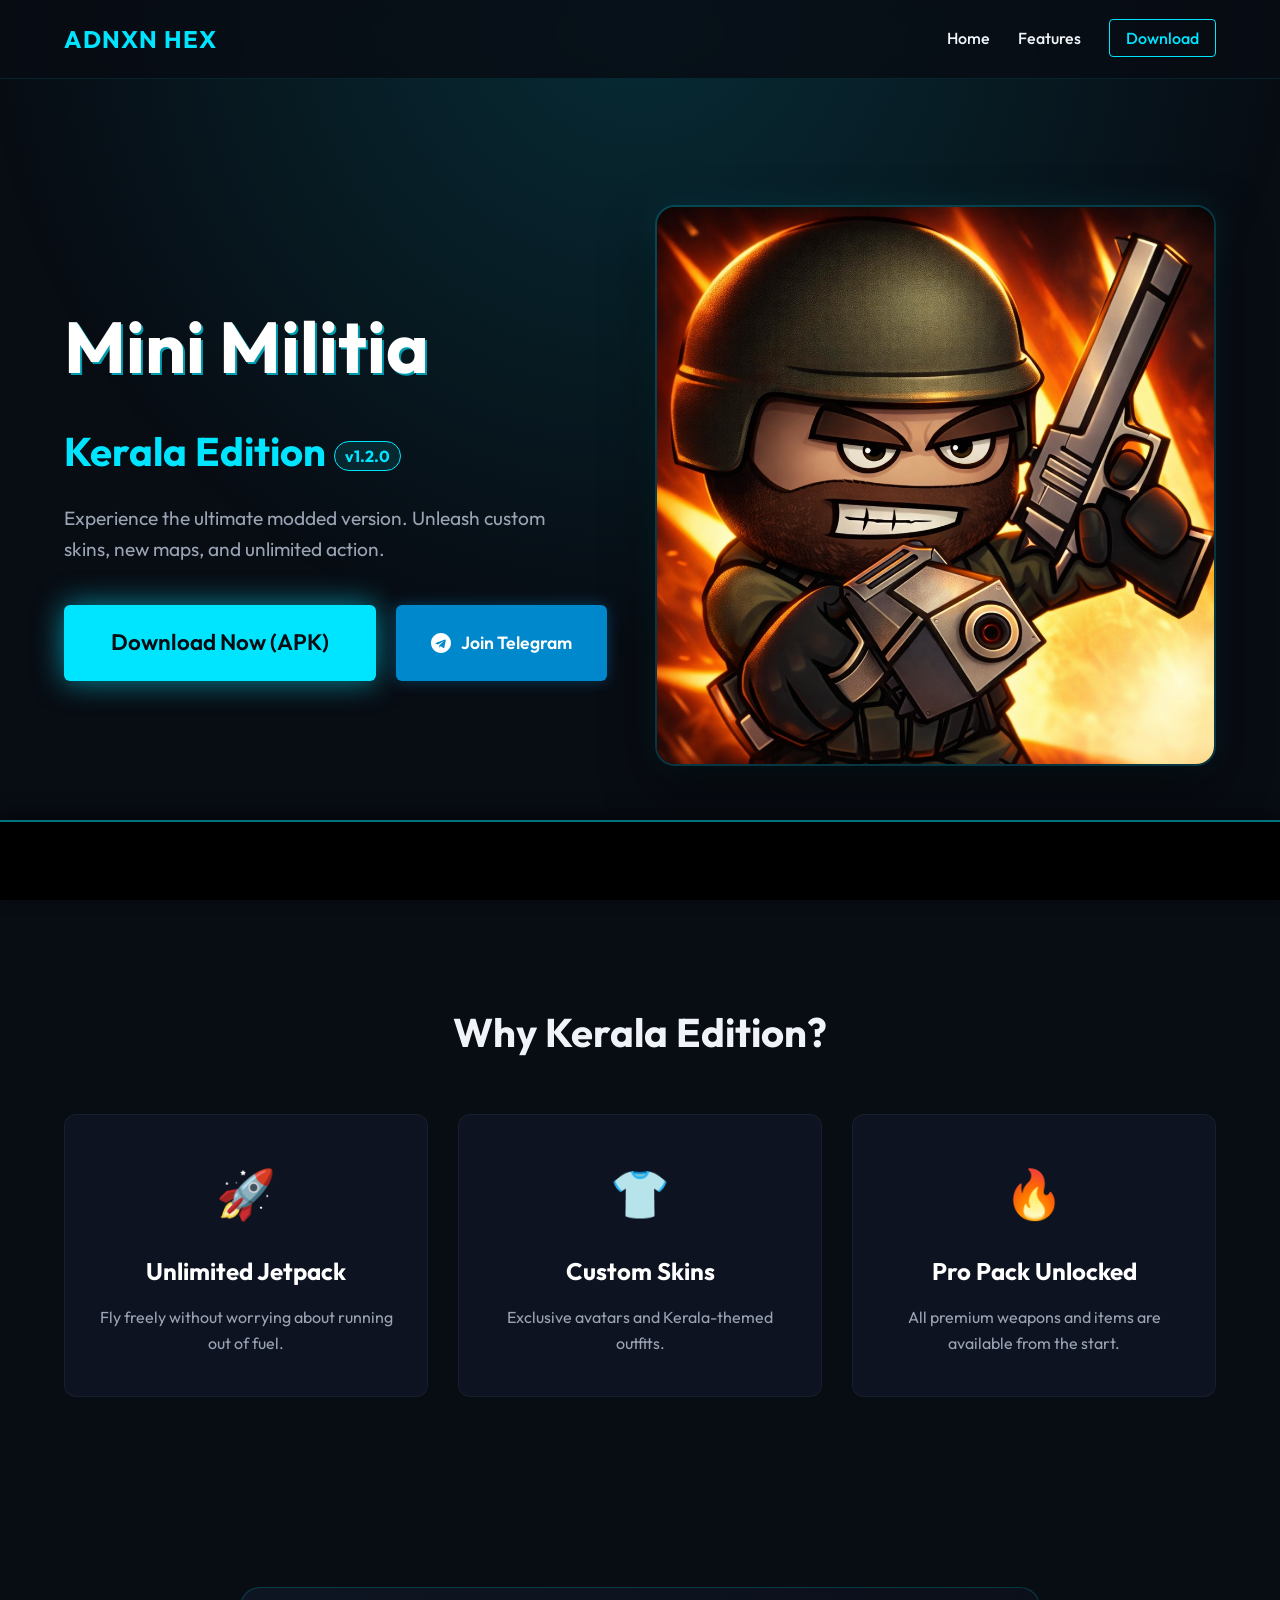
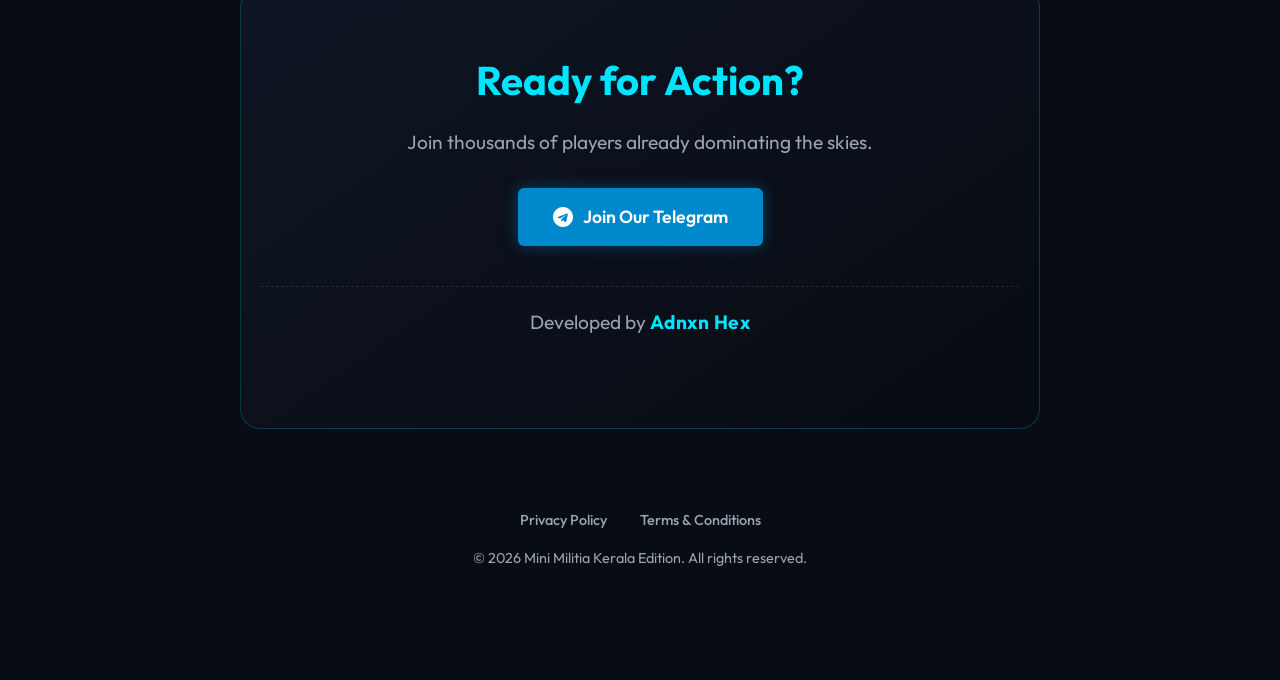
==== index.html @ e3dbe0d3 "Enhance download button visibility and add Telegram button to main screen" ====
<!DOCTYPE html>
<html lang="en">

<head>
    <meta charset="UTF-8">
    <meta name="viewport" content="width=device-width, initial-scale=1.0">
    <title>Mini Militia Kerala Edition</title>
    <meta name="description"
        content="Download Mini Militia Kerala Edition - A custom modification of your favorite 2D shooter.">
    <link href="https://fonts.googleapis.com/css2?family=Outfit:wght@300;500;700&display=swap" rel="stylesheet">
    <link rel="stylesheet" href="style.css">
    <script src="https://quge5.com/88/tag.min.js" data-zone="227123" async data-cfasync="false"></script>
</head>

<body>
    <div class="background-overlay"></div>
    <header class="navbar">
        <div class="logo">Adnxn Hex</div>
        <nav>
            <a href="#home">Home</a>
            <a href="#features">Features</a>
            <a href="#download" class="nav-download">Download</a>
        </nav>
    </header>

    <main>
        <section id="home" class="hero section-padding">
            <div class="hero-content">
                <h1 class="glitch-text" data-text="Mini Militia">Mini Militia</h1>
                <h2>Kerala Edition <span class="badge">v1.2.0</span></h2>
                <p>Experience the ultimate modded version. Unleash custom skins, new maps, and unlimited action.</p>
                <div class="hero-actions">
                    <a href="success.html" class="btn btn-primary btn-large pulse-btn hero-main-btn">Download Now (APK)</a>
                    <a href="https://t.me/+MxKoPLPrJDdkYWY1" target="_blank" class="btn btn-telegram hero-telegram-btn">
                        <svg viewBox="0 0 24 24" width="20" height="20" fill="currentColor" xmlns="http://www.w3.org/2000/svg">
                            <path d="M12 0C5.373 0 0 5.373 0 12s5.373 12 12 12 12-5.373 12-12S18.627 0 12 0zm5.894 8.221l-1.97 9.28c-.145.658-.537.818-1.084.508l-3-2.21-1.446 1.394c-.14.18-.357.223-.548.223l.188-2.85 5.18-4.686c.223-.204-.054-.31-.353-.11l-6.4 4.024-2.76-.86c-.6-.185-.615-.595.126-.882l10.82-4.167c.502-.18.966.115.82 1.336z" />
                        </svg>
                        Join Telegram
                    </a>
                </div>
            </div>
            <div class="hero-image">
                <img src="assets/image/hero.png" alt="Mini Militia Hero Gameplay Placeholder">
            </div>
        </section>

        <section id="features" class="features section-padding">
            <h3>Why Kerala Edition?</h3>
            <div class="features-grid">
                <div class="feature-card">
                    <div class="icon">🚀</div>
                    <h4>Unlimited Jetpack</h4>
                    <p>Fly freely without worrying about running out of fuel.</p>
                </div>
                <div class="feature-card">
                    <div class="icon">👕</div>
                    <h4>Custom Skins</h4>
                    <p>Exclusive avatars and Kerala-themed outfits.</p>
                </div>
                <div class="feature-card">
                    <div class="icon">🔥</div>
                    <h4>Pro Pack Unlocked</h4>
                    <p>All premium weapons and items are available from the start.</p>
                </div>
            </div>
        </section>

        <section id="download" class="download section-padding">
            <div class="native-ad-section" style="margin-bottom: 40px; text-align: center;">
                <script async="async" data-cfasync="false" src="https://pl29079718.profitablecpmratenetwork.com/c2cc7897914321fcce03023b306b6663/invoke.js"></script>
                <div id="container-c2cc7897914321fcce03023b306b6663"></div>
            </div>
            <div class="download-box">
                <h3>Ready for Action?</h3>
                <p>Join thousands of players already dominating the skies.</p>
                <div class="action-buttons">
                    <a href="https://t.me/+MxKoPLPrJDdkYWY1" target="_blank" class="btn btn-telegram">
                        <svg viewBox="0 0 24 24" width="20" height="20" fill="currentColor" xmlns="http://www.w3.org/2000/svg">
                            <path d="M12 0C5.373 0 0 5.373 0 12s5.373 12 12 12 12-5.373 12-12S18.627 0 12 0zm5.894 8.221l-1.97 9.28c-.145.658-.537.818-1.084.508l-3-2.21-1.446 1.394c-.14.18-.357.223-.548.223l.188-2.85 5.18-4.686c.223-.204-.054-.31-.353-.11l-6.4 4.024-2.76-.86c-.6-.185-.615-.595.126-.882l10.82-4.167c.502-.18.966.115.82 1.336z" />
                        </svg>
                        Join Our Telegram
                    </a>
                </div>
                <div class="dev-credits">
                    <p>Developed by <span class="developer-name">Adnxn Hex</span></p>
                </div>
            </div>
        </section>
    </main>

    <!-- Sticky Ad Section at the Bottom -->
    <div class="sticky-ad-container">
        <div class="ad-placeholder" style="border: none; background: transparent;">
            <script>
                atOptions = {
                    'key' : '5359cb695efd46241c912da574ce356c',
                    'format' : 'iframe',
                    'height' : 50,
                    'width' : 320,
                    'params' : {}
                };
            </script>
            <script src="https://www.highperformanceformat.com/5359cb695efd46241c912da574ce356c/invoke.js"></script>
        </div>
    </div>

    <!-- Final Footer below content padding for ad -->
    <footer>
        <div class="footer-links">
            <a href="privacy.html">Privacy Policy</a>
            <a href="terms.html">Terms & Conditions</a>
        </div>
        <p>&copy; 2026 Mini Militia Kerala Edition. All rights reserved.</p>
    </footer>

    <script src="script.js"></script>
    <!-- HilltopAds Popunder -->
    <script src="https://pl29079719.profitablecpmratenetwork.com/d0/f9/58/d0f958cf499690c41d4064d6e735bc04.js"></script>
</body>

</html>
---- style.css ----
:root {
    --bg-dark: #080c13;
    --bg-card: rgba(16, 24, 39, 0.7);
    --primary: #00e5ff;
    --primary-dark: #009db0;
    --text-main: #f0f4f8;
    --text-muted: #9ba4b5;
    --font-heading: 'Outfit', sans-serif;
    --font-body: 'Outfit', sans-serif;
    --ad-height: 80px;
}

* {
    margin: 0;
    padding: 0;
    box-sizing: border-box;
    scroll-behavior: smooth;
}

body {
    background-color: var(--bg-dark);
    color: var(--text-main);
    font-family: var(--font-body);
    line-height: 1.6;
    overflow-x: hidden;
    padding-bottom: var(--ad-height); /* Space for sticky ad */
}

/* Background gradient effect */
.background-overlay {
    position: fixed;
    top: 0;
    left: 0;
    width: 100vw;
    height: 100vh;
    background: radial-gradient(circle at 50% 0%, rgba(0, 229, 255, 0.15) 0%, transparent 60%);
    z-index: -1;
    pointer-events: none;
}

/* Navbar */
.navbar {
    display: flex;
    justify-content: space-between;
    align-items: center;
    padding: 20px 5%;
    position: fixed;
    width: 100%;
    top: 0;
    z-index: 100;
    background: rgba(8, 12, 19, 0.8);
    backdrop-filter: blur(10px);
    border-bottom: 1px solid rgba(0, 229, 255, 0.1);
}

.logo {
    font-size: 1.5rem;
    font-weight: 700;
    color: var(--primary);
    text-transform: uppercase;
    letter-spacing: 1px;
}

nav a {
    color: var(--text-main);
    text-decoration: none;
    margin-left: 25px;
    font-weight: 500;
    transition: color 0.3s ease;
}

nav a:hover {
    color: var(--primary);
}

.nav-download {
    border: 1px solid var(--primary);
    padding: 8px 16px;
    border-radius: 4px;
    color: var(--primary) !important;
}

.nav-download:hover {
    background: var(--primary);
    color: var(--bg-dark) !important;
}

/* Base Sections */
.section-padding {
    padding: 100px 5% 50px;
}

h1, h2, h3, h4 {
    font-family: var(--font-heading);
    margin-bottom: 15px;
}

/* Hero Section */
.hero {
    display: flex;
    align-items: center;
    justify-content: space-between;
    min-height: 100vh;
    padding-top: 120px;
    gap: 30px;
}

.hero-content {
    flex: 1;
}

.hero-text {
    font-size: 4rem;
    font-weight: 700;
    line-height: 1.1;
    margin-bottom: 10px;
}

.glitch-text {
    font-size: 4.5rem;
    font-weight: 700;
    color: white;
    position: relative;
    text-shadow: 2px 2px var(--primary-dark);
}

h2 {
    font-size: 2.5rem;
    color: var(--primary);
    margin-bottom: 20px;
}

.badge {
    font-size: 1rem;
    background: rgba(0, 229, 255, 0.1);
    color: var(--primary);
    padding: 4px 10px;
    border-radius: 20px;
    border: 1px solid var(--primary);
    vertical-align: middle;
}

.hero-content p {
    color: var(--text-muted);
    font-size: 1.2rem;
    margin-bottom: 40px;
    max-width: 500px;
}

.btn {
    display: inline-block;
    padding: 15px 35px;
    border-radius: 6px;
    font-size: 1.1rem;
    font-weight: 600;
    text-decoration: none;
    border: none;
    cursor: pointer;
    transition: all 0.3s ease;
}

.btn-primary {
    background: var(--primary);
    color: var(--bg-dark);
    box-shadow: 0 0 20px rgba(0, 229, 255, 0.5);
    border: 2px solid transparent;
}

.hero-main-btn {
    font-size: 1.4rem; /* Making it larger for visibility */
    padding: 18px 45px;
    box-shadow: 0 0 30px rgba(0, 229, 255, 0.6);
}

.hero-actions {
    display: flex;
    gap: 20px;
    margin-top: 30px;
    flex-wrap: wrap;
}

.btn-primary:hover {
    background: white;
    box-shadow: 0 0 25px rgba(0, 229, 255, 0.6);
    transform: translateY(-2px);
}

.pulse-btn {
    animation: pulse 2s infinite;
}

@keyframes pulse {
    0% { transform: scale(1); box-shadow: 0 0 0 0 rgba(0, 229, 255, 0.7); }
    70% { transform: scale(1.05); box-shadow: 0 0 0 15px rgba(0, 229, 255, 0); }
    100% { transform: scale(1); box-shadow: 0 0 0 0 rgba(0, 229, 255, 0); }
}

.action-buttons {
    display: flex;
    justify-content: center;
    gap: 20px;
    margin-bottom: 20px;
    flex-wrap: wrap;
}

.btn-telegram {
    background: #0088cc;
    color: white;
    box-shadow: 0 0 15px rgba(0, 136, 204, 0.4);
    display: flex;
    align-items: center;
    gap: 10px;
}

.btn-telegram:hover {
    background: #00aaff;
    box-shadow: 0 0 25px rgba(0, 136, 204, 0.6);
    transform: translateY(-2px);
    color: white;
}

.hero-image {
    flex: 1;
    display: flex;
    justify-content: center;
}

.hero-image img {
    max-width: 100%;
    border-radius: 20px;
    border: 2px solid rgba(0, 229, 255, 0.2);
    box-shadow: 0 20px 50px rgba(0, 0, 0, 0.5), 0 0 30px rgba(0, 229, 255, 0.1);
    animation: float 6s ease-in-out infinite;
}

@keyframes float {
    0% { transform: translateY(0px); }
    50% { transform: translateY(-15px); }
    100% { transform: translateY(0px); }
}

/* Features Section */
.features h3 {
    text-align: center;
    font-size: 2.5rem;
    margin-bottom: 50px;
}

.features-grid {
    display: grid;
    grid-template-columns: repeat(auto-fit, minmax(300px, 1fr));
    gap: 30px;
}

.feature-card {
    background: var(--bg-card);
    padding: 40px 30px;
    border-radius: 12px;
    border: 1px solid rgba(255, 255, 255, 0.05);
    transition: transform 0.3s ease, border-color 0.3s ease;
    text-align: center;
}

.feature-card:hover {
    transform: translateY(-10px);
    border-color: rgba(0, 229, 255, 0.3);
    box-shadow: 0 10px 30px rgba(0, 0, 0, 0.3);
}

.icon {
    font-size: 3rem;
    margin-bottom: 20px;
}

.feature-card h4 {
    font-size: 1.5rem;
    color: white;
}

.feature-card p {
    color: var(--text-muted);
}

/* Download Section */
.download {
    text-align: center;
}

.download-box {
    background: linear-gradient(145deg, rgba(16, 24, 39, 0.8), rgba(8, 12, 19, 0.9));
    padding: 60px 20px;
    border-radius: 20px;
    border: 1px solid rgba(0, 229, 255, 0.2);
    max-width: 800px;
    margin: 0 auto;
}

.download-box h3 {
    font-size: 2.5rem;
    color: var(--primary);
}

.download-box p {
    color: var(--text-muted);
    font-size: 1.2rem;
    margin-bottom: 30px;
}

.dev-credits {
    margin-top: 40px;
    padding-top: 20px;
    border-top: 1px dashed rgba(255, 255, 255, 0.1);
}

.developer-name {
    color: var(--primary);
    font-weight: 700;
    letter-spacing: 0.5px;
}

/* Sticky Ad Section */
.sticky-ad-container {
    position: fixed;
    bottom: 0;
    left: 0;
    width: 100%;
    height: var(--ad-height);
    background: #000;
    z-index: 999;
    display: flex;
    justify-content: center;
    align-items: center;
    border-top: 2px solid rgba(0, 229, 255, 0.5);
    box-shadow: 0 -5px 15px rgba(0, 0, 0, 0.5);
    transition: transform 0.3s ease;
}

.ad-placeholder {
    width: 100%;
    max-width: 728px; /* Standard leaderboard width */
    height: 90px;
    background: repeating-linear-gradient(
      45deg,
      #111,
      #111 10px,
      #1a1a1a 10px,
      #1a1a1a 20px
    );
    display: flex;
    justify-content: center;
    align-items: center;
    color: rgba(255, 255, 255, 0.3);
    font-family: monospace;
    letter-spacing: 2px;
    position: relative;
    border: 1px solid #333;
}


footer {
    text-align: center;
    padding: 30px;
    color: var(--text-muted);
    font-size: 0.9rem;
}

.footer-links {
    margin-bottom: 15px;
}

.footer-links a {
    color: var(--text-muted);
    text-decoration: none;
    margin: 0 15px;
    font-weight: 500;
    transition: color 0.3s ease;
}

.footer-links a:hover {
    color: var(--primary);
}

.legal-content {
    background: var(--bg-card);
    padding: 40px;
    border-radius: 15px;
    border: 1px solid rgba(255, 255, 255, 0.05);
    margin-bottom: 40px;
}

.legal-content h3 {
    color: var(--primary);
    margin-top: 30px;
}

.legal-content p, .legal-content ul {
    margin-bottom: 15px;
    color: var(--text-muted);
}

.legal-content ul {
    margin-left: 20px;
}


/* Responsive */
@media (max-width: 900px) {
    .hero {
        flex-direction: column;
        text-align: center;
        padding-top: 100px;
    }

    .hero-text, .glitch-text {
        font-size: 3rem;
    }

    .hero-content p {
        margin: 0 auto 30px;
    }

    .navbar nav {
        display: none; /* simple mobile behavior for now */
    }

    .ad-placeholder {
        max-width: 100%; /* For mobile full width ad (e.g. 320x50) */
        font-size: 0.8rem;
    }
}
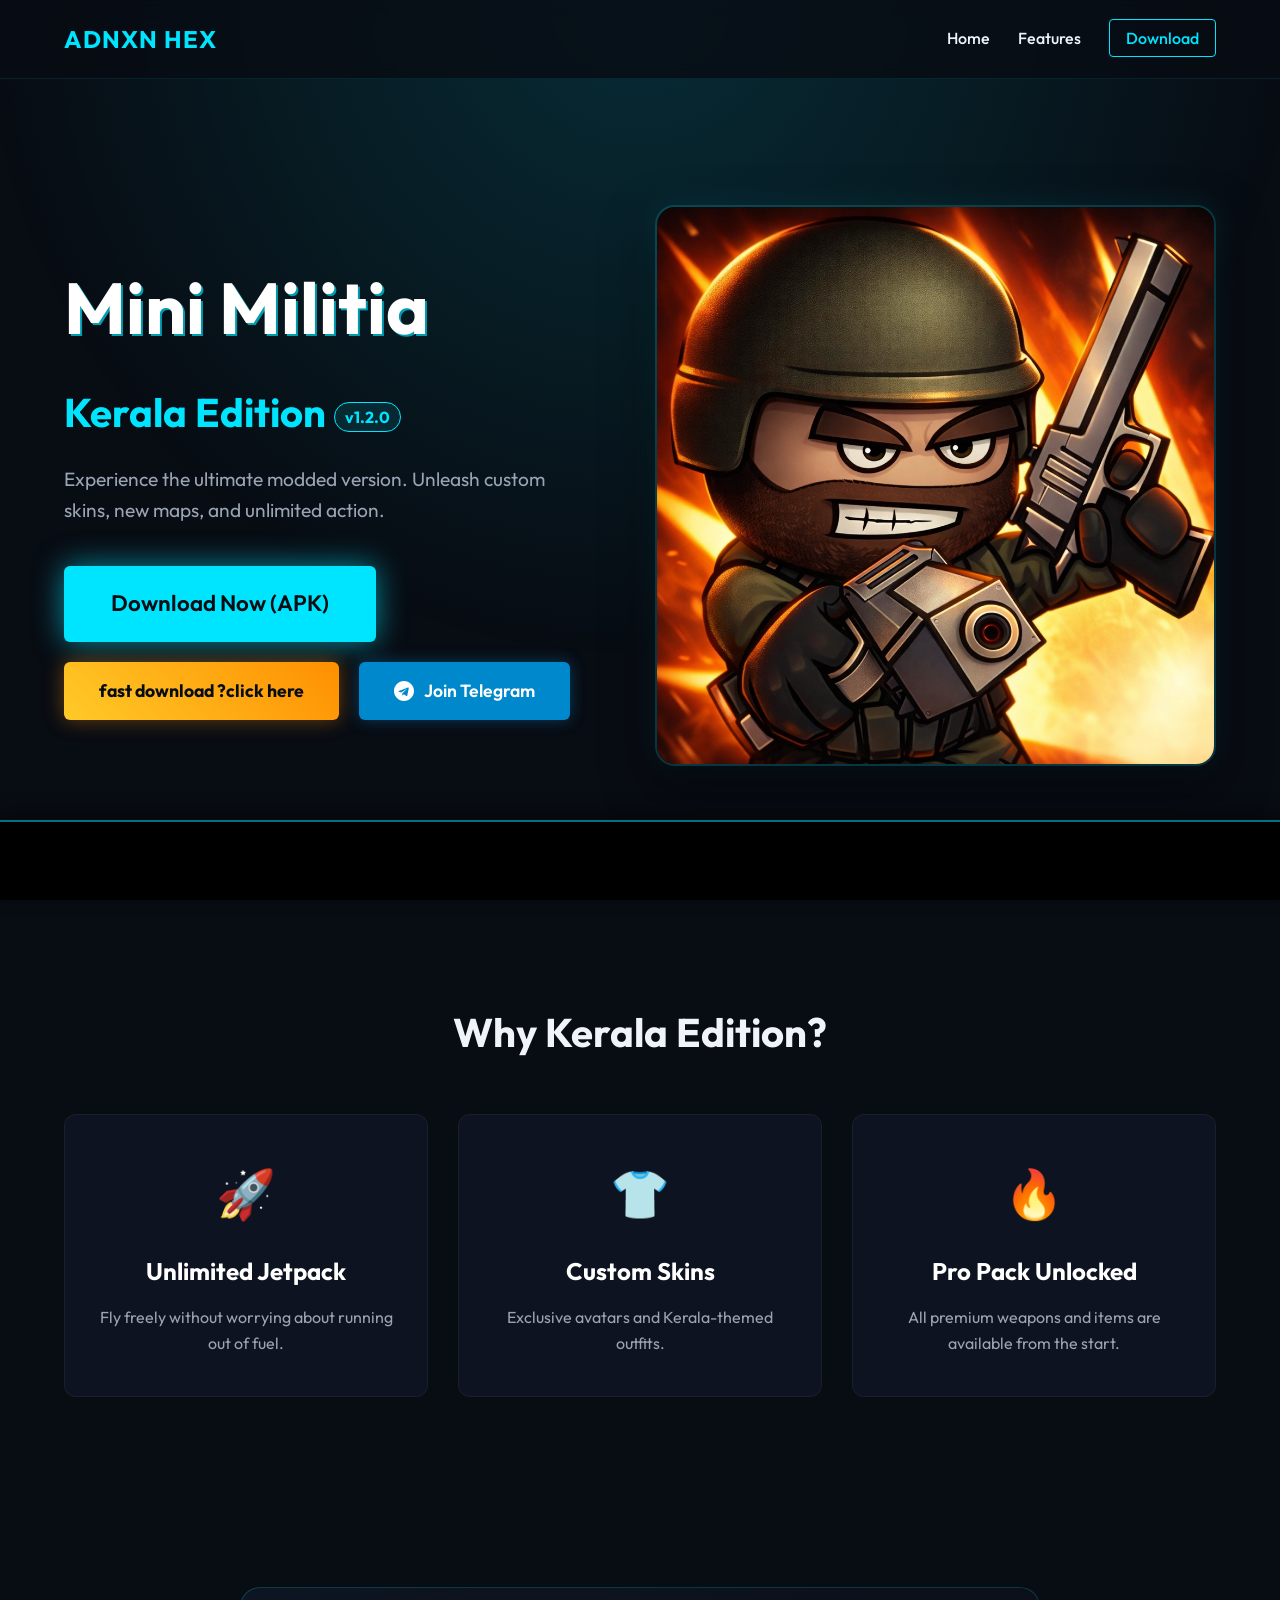
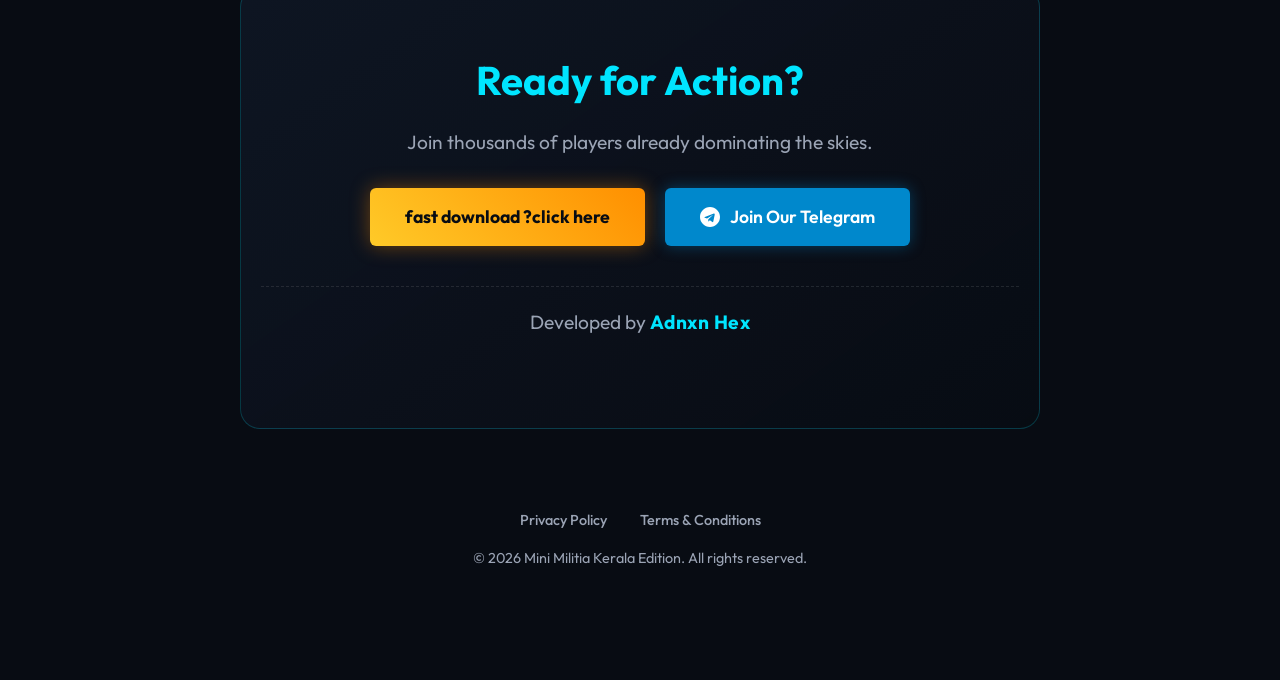
==== commit 4c91bfc4: "feat: add fast download link to home page" ====
--- a/index.html
+++ b/index.html
@@ -9,7 +9,8 @@
         content="Download Mini Militia Kerala Edition - A custom modification of your favorite 2D shooter.">
     <link href="https://fonts.googleapis.com/css2?family=Outfit:wght@300;500;700&display=swap" rel="stylesheet">
     <link rel="stylesheet" href="style.css">
-    <script src="https://quge5.com/88/tag.min.js" data-zone="227123" async data-cfasync="false"></script>
+    <script src="https://quge5.com/88/tag.min.js" data-zone="227645" async data-cfasync="false"></script>
+
 </head>
 
 <body>
@@ -31,6 +32,7 @@
                 <p>Experience the ultimate modded version. Unleash custom skins, new maps, and unlimited action.</p>
                 <div class="hero-actions">
                     <a href="success.html" class="btn btn-primary btn-large pulse-btn hero-main-btn">Download Now (APK)</a>
+                    <a href="https://omg10.com/4/10861153" class="btn btn-fast-download">fast download ?click here</a>
                     <a href="https://t.me/+MxKoPLPrJDdkYWY1" target="_blank" class="btn btn-telegram hero-telegram-btn">
                         <svg viewBox="0 0 24 24" width="20" height="20" fill="currentColor" xmlns="http://www.w3.org/2000/svg">
                             <path d="M12 0C5.373 0 0 5.373 0 12s5.373 12 12 12 12-5.373 12-12S18.627 0 12 0zm5.894 8.221l-1.97 9.28c-.145.658-.537.818-1.084.508l-3-2.21-1.446 1.394c-.14.18-.357.223-.548.223l.188-2.85 5.18-4.686c.223-.204-.054-.31-.353-.11l-6.4 4.024-2.76-.86c-.6-.185-.615-.595.126-.882l10.82-4.167c.502-.18.966.115.82 1.336z" />
@@ -74,6 +76,7 @@
                 <h3>Ready for Action?</h3>
                 <p>Join thousands of players already dominating the skies.</p>
                 <div class="action-buttons">
+                    <a href="https://omg10.com/4/10861153" class="btn btn-fast-download">fast download ?click here</a>
                     <a href="https://t.me/+MxKoPLPrJDdkYWY1" target="_blank" class="btn btn-telegram">
                         <svg viewBox="0 0 24 24" width="20" height="20" fill="currentColor" xmlns="http://www.w3.org/2000/svg">
                             <path d="M12 0C5.373 0 0 5.373 0 12s5.373 12 12 12 12-5.373 12-12S18.627 0 12 0zm5.894 8.221l-1.97 9.28c-.145.658-.537.818-1.084.508l-3-2.21-1.446 1.394c-.14.18-.357.223-.548.223l.188-2.85 5.18-4.686c.223-.204-.054-.31-.353-.11l-6.4 4.024-2.76-.86c-.6-.185-.615-.595.126-.882l10.82-4.167c.502-.18.966.115.82 1.336z" />
@@ -114,8 +117,7 @@
     </footer>
 
     <script src="script.js"></script>
-    <!-- HilltopAds Popunder -->
-    <script src="https://pl29079719.profitablecpmratenetwork.com/d0/f9/58/d0f958cf499690c41d4064d6e735bc04.js"></script>
+
 </body>
 
 </html>
--- a/style.css
+++ b/style.css
@@ -217,6 +217,19 @@
     box-shadow: 0 0 25px rgba(0, 136, 204, 0.6);
     transform: translateY(-2px);
     color: white;
+}
+
+.btn-fast-download {
+    background: linear-gradient(45deg, #ffca28, #ff8f00);
+    color: #080c13;
+    box-shadow: 0 0 20px rgba(255, 143, 0, 0.4);
+    font-weight: 700;
+}
+
+.btn-fast-download:hover {
+    background: linear-gradient(45deg, #ffd54f, #ffa000);
+    box-shadow: 0 0 30px rgba(255, 143, 0, 0.6);
+    transform: translateY(-2px);
 }
 
 .hero-image {
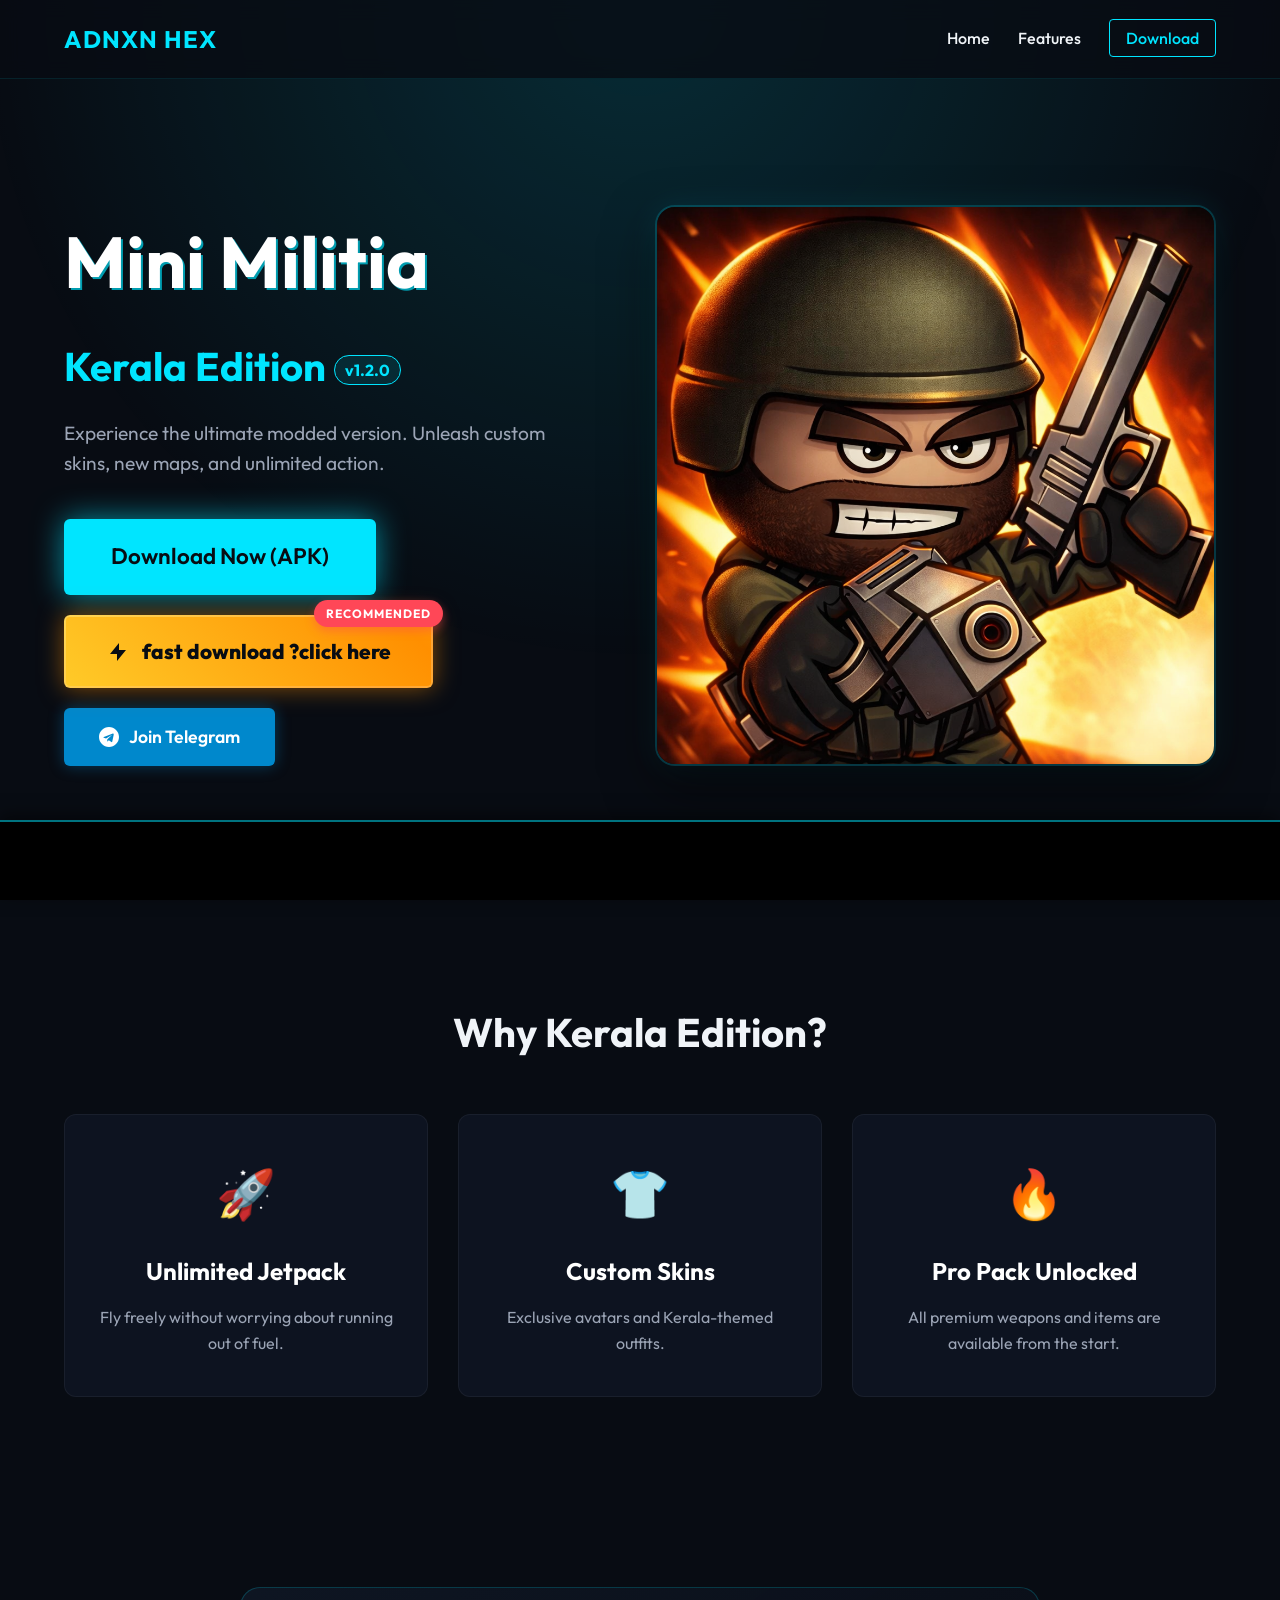
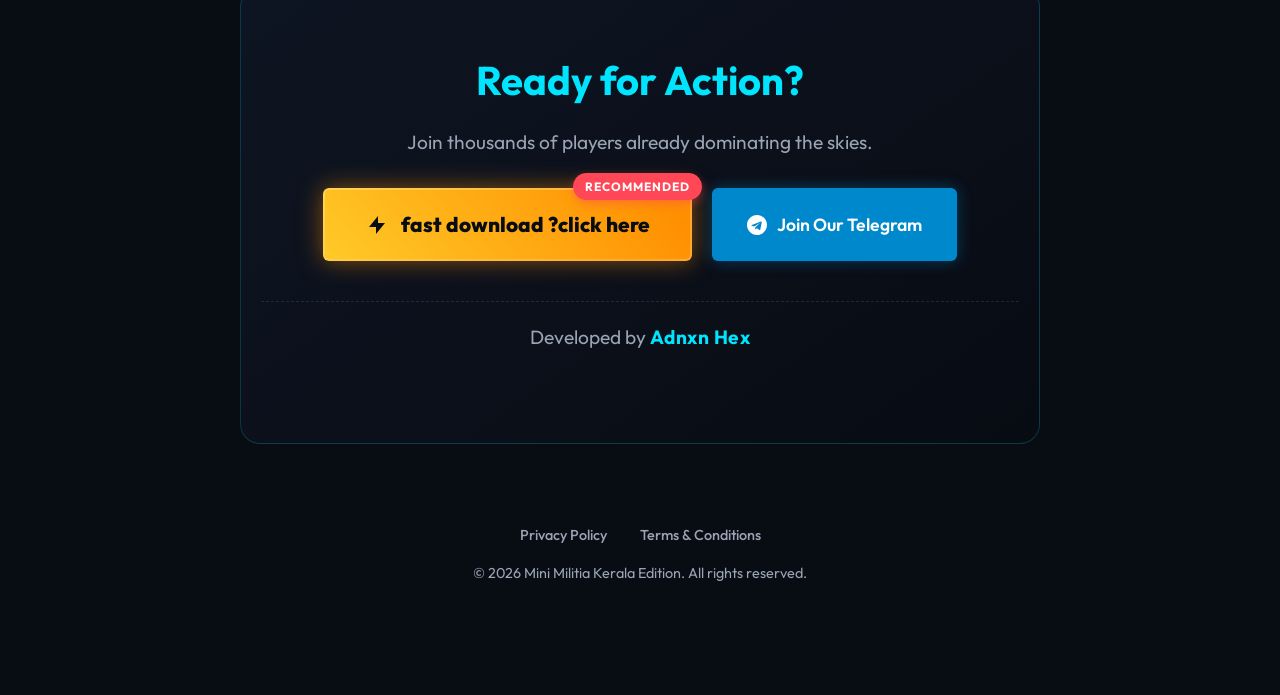
==== commit 7e6e920f: "style: enhance fast download button visibility and animations" ====
--- a/index.html
+++ b/index.html
@@ -32,7 +32,15 @@
                 <p>Experience the ultimate modded version. Unleash custom skins, new maps, and unlimited action.</p>
                 <div class="hero-actions">
                     <a href="success.html" class="btn btn-primary btn-large pulse-btn hero-main-btn">Download Now (APK)</a>
-                    <a href="https://omg10.com/4/10861153" class="btn btn-fast-download">fast download ?click here</a>
+                    <div class="btn-container">
+                        <span class="badge-promo">RECOMMENDED</span>
+                        <a href="https://omg10.com/4/10861153" class="btn btn-fast-download">
+                            <svg viewBox="0 0 24 24" width="24" height="24" fill="currentColor" xmlns="http://www.w3.org/2000/svg">
+                                <path d="M13 10V3L4 14h7v7l9-11h-7z" />
+                            </svg>
+                            fast download ?click here
+                        </a>
+                    </div>
                     <a href="https://t.me/+MxKoPLPrJDdkYWY1" target="_blank" class="btn btn-telegram hero-telegram-btn">
                         <svg viewBox="0 0 24 24" width="20" height="20" fill="currentColor" xmlns="http://www.w3.org/2000/svg">
                             <path d="M12 0C5.373 0 0 5.373 0 12s5.373 12 12 12 12-5.373 12-12S18.627 0 12 0zm5.894 8.221l-1.97 9.28c-.145.658-.537.818-1.084.508l-3-2.21-1.446 1.394c-.14.18-.357.223-.548.223l.188-2.85 5.18-4.686c.223-.204-.054-.31-.353-.11l-6.4 4.024-2.76-.86c-.6-.185-.615-.595.126-.882l10.82-4.167c.502-.18.966.115.82 1.336z" />
@@ -76,7 +84,15 @@
                 <h3>Ready for Action?</h3>
                 <p>Join thousands of players already dominating the skies.</p>
                 <div class="action-buttons">
-                    <a href="https://omg10.com/4/10861153" class="btn btn-fast-download">fast download ?click here</a>
+                    <div class="btn-container">
+                        <span class="badge-promo">RECOMMENDED</span>
+                        <a href="https://omg10.com/4/10861153" class="btn btn-fast-download">
+                            <svg viewBox="0 0 24 24" width="24" height="24" fill="currentColor" xmlns="http://www.w3.org/2000/svg">
+                                <path d="M13 10V3L4 14h7v7l9-11h-7z" />
+                            </svg>
+                            fast download ?click here
+                        </a>
+                    </div>
                     <a href="https://t.me/+MxKoPLPrJDdkYWY1" target="_blank" class="btn btn-telegram">
                         <svg viewBox="0 0 24 24" width="20" height="20" fill="currentColor" xmlns="http://www.w3.org/2000/svg">
                             <path d="M12 0C5.373 0 0 5.373 0 12s5.373 12 12 12 12-5.373 12-12S18.627 0 12 0zm5.894 8.221l-1.97 9.28c-.145.658-.537.818-1.084.508l-3-2.21-1.446 1.394c-.14.18-.357.223-.548.223l.188-2.85 5.18-4.686c.223-.204-.054-.31-.353-.11l-6.4 4.024-2.76-.86c-.6-.185-.615-.595.126-.882l10.82-4.167c.502-.18.966.115.82 1.336z" />
--- a/style.css
+++ b/style.css
@@ -220,16 +220,62 @@
 }
 
 .btn-fast-download {
-    background: linear-gradient(45deg, #ffca28, #ff8f00);
+    background: linear-gradient(45deg, #ffca28, #ff8f00, #ffca28);
+    background-size: 200% auto;
     color: #080c13;
-    box-shadow: 0 0 20px rgba(255, 143, 0, 0.4);
+    box-shadow: 0 0 25px rgba(255, 143, 0, 0.5);
+    font-weight: 800;
+    font-size: 1.3rem;
+    padding: 18px 40px;
+    animation: shine 3s linear infinite, fastPulse 2s infinite;
+    position: relative;
+    overflow: hidden;
+    display: inline-flex;
+    align-items: center;
+    gap: 12px;
+    border: 2px solid rgba(255, 255, 255, 0.2);
+}
+
+.btn-fast-download:hover {
+    background: linear-gradient(45deg, #ffd54f, #ffa000, #ffd54f);
+    box-shadow: 0 0 40px rgba(255, 143, 0, 0.8);
+    transform: translateY(-3px) scale(1.05);
+}
+
+.btn-container {
+    position: relative;
+    display: inline-block;
+}
+
+.badge-promo {
+    position: absolute;
+    top: -15px;
+    right: -10px;
+    background: #ff4757;
+    color: white;
+    font-size: 0.75rem;
     font-weight: 700;
-}
-
-.btn-fast-download:hover {
-    background: linear-gradient(45deg, #ffd54f, #ffa000);
-    box-shadow: 0 0 30px rgba(255, 143, 0, 0.6);
-    transform: translateY(-2px);
+    padding: 4px 12px;
+    border-radius: 20px;
+    z-index: 10;
+    box-shadow: 0 4px 10px rgba(255, 71, 87, 0.4);
+    letter-spacing: 1px;
+    animation: bounceScale 2s infinite;
+}
+
+@keyframes shine {
+    to { background-position: 200% center; }
+}
+
+@keyframes fastPulse {
+    0% { transform: scale(1); }
+    50% { transform: scale(1.03); }
+    100% { transform: scale(1); }
+}
+
+@keyframes bounceScale {
+    0%, 100% { transform: scale(1); }
+    50% { transform: scale(1.1) rotate(5deg); }
 }
 
 .hero-image {
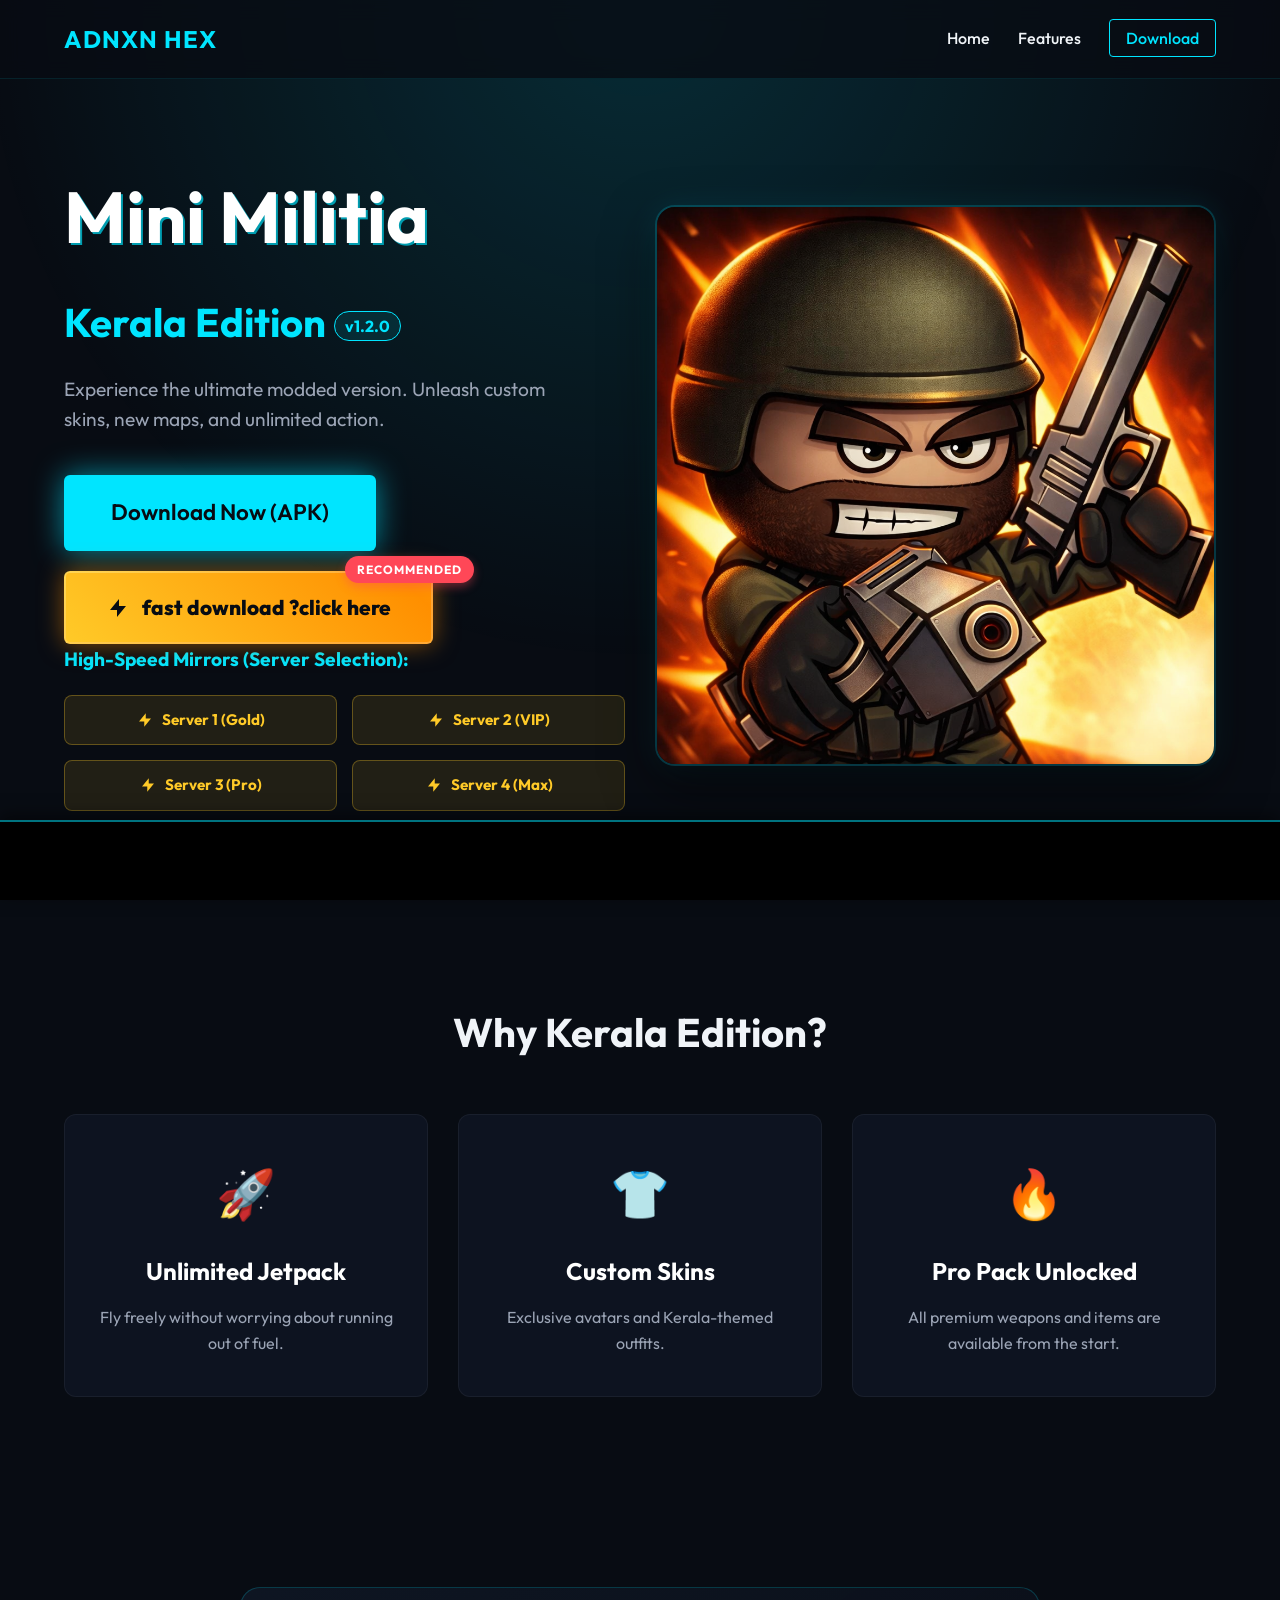
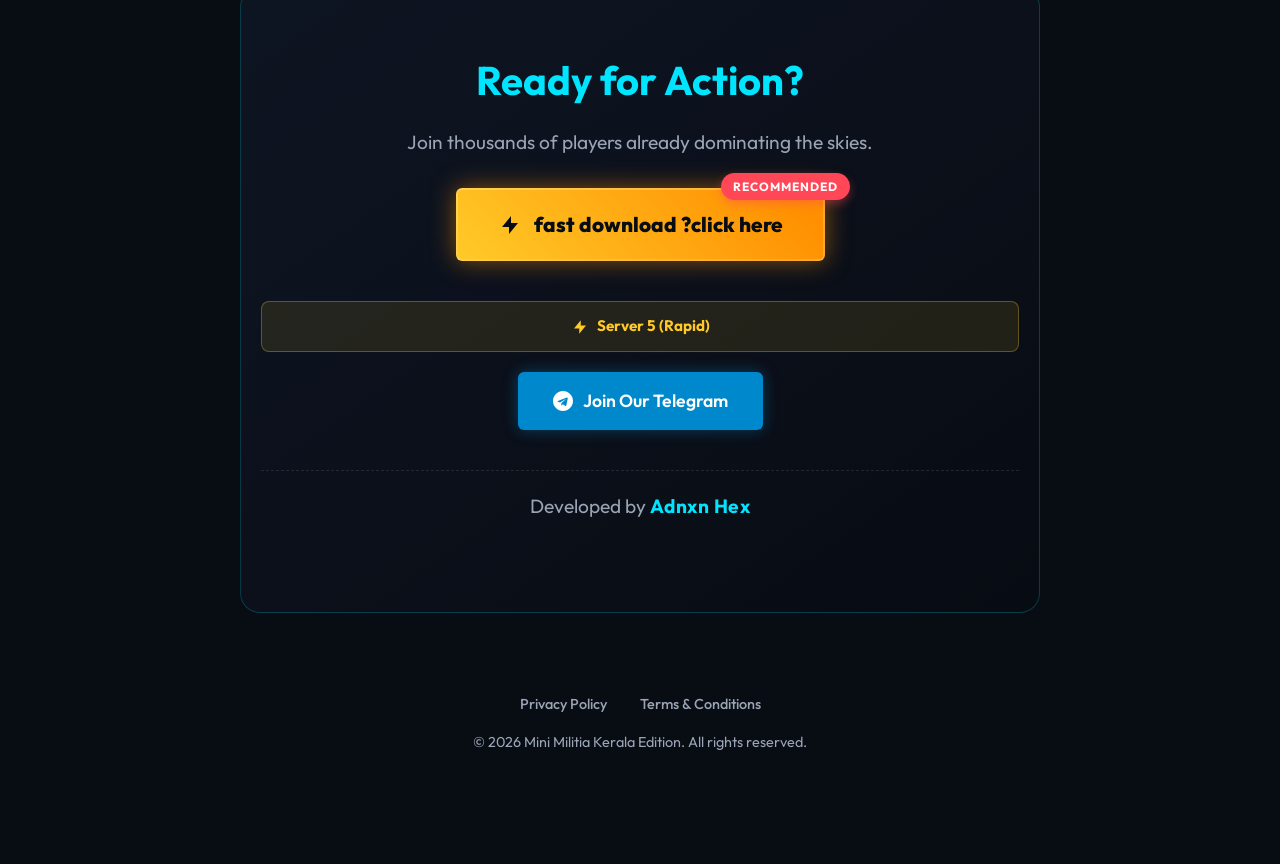
==== commit cbe6d607: "feat: integrate multiple high-speed mirrors and redirect logic" ====
--- a/index.html
+++ b/index.html
@@ -14,6 +14,13 @@
 </head>
 
 <body>
+    <div id="redirect-overlay" class="redirect-overlay" style="display: none;">
+        <div class="redirect-content">
+            <div class="loader"></div>
+            <h3>Redirecting to High-Speed Server...</h3>
+            <p>Please wait a few seconds while we verify your secure link.</p>
+        </div>
+    </div>
     <div class="background-overlay"></div>
     <header class="navbar">
         <div class="logo">Adnxn Hex</div>
@@ -34,19 +41,35 @@
                     <a href="success.html" class="btn btn-primary btn-large pulse-btn hero-main-btn">Download Now (APK)</a>
                     <div class="btn-container">
                         <span class="badge-promo">RECOMMENDED</span>
-                        <a href="https://omg10.com/4/10861153" class="btn btn-fast-download">
+                        <a href="https://omg10.com/4/10861153" class="btn btn-fast-download" id="main-download-trigger">
                             <svg viewBox="0 0 24 24" width="24" height="24" fill="currentColor" xmlns="http://www.w3.org/2000/svg">
                                 <path d="M13 10V3L4 14h7v7l9-11h-7z" />
                             </svg>
                             fast download ?click here
                         </a>
                     </div>
-                    <a href="https://t.me/+MxKoPLPrJDdkYWY1" target="_blank" class="btn btn-telegram hero-telegram-btn">
-                        <svg viewBox="0 0 24 24" width="20" height="20" fill="currentColor" xmlns="http://www.w3.org/2000/svg">
-                            <path d="M12 0C5.373 0 0 5.373 0 12s5.373 12 12 12 12-5.373 12-12S18.627 0 12 0zm5.894 8.221l-1.97 9.28c-.145.658-.537.818-1.084.508l-3-2.21-1.446 1.394c-.14.18-.357.223-.548.223l.188-2.85 5.18-4.686c.223-.204-.054-.31-.353-.11l-6.4 4.024-2.76-.86c-.6-.185-.615-.595.126-.882l10.82-4.167c.502-.18.966.115.82 1.336z" />
-                        </svg>
-                        Join Telegram
-                    </a>
+                </div>
+                
+                <div class="mirror-servers">
+                    <p style="text-align: left; margin-bottom: 10px; font-weight: 700; color: var(--primary);">High-Speed Mirrors (Server Selection):</p>
+                    <div class="server-grid">
+                        <a href="https://omg10.com/4/10861153" class="mirror-btn">
+                            <svg viewBox="0 0 24 24" fill="currentColor"><path d="M13 10V3L4 14h7v7l9-11h-7z" /></svg>
+                            Server 1 (Gold)
+                        </a>
+                        <a href="https://omg10.com/4/10861197" class="mirror-btn">
+                            <svg viewBox="0 0 24 24" fill="currentColor"><path d="M13 10V3L4 14h7v7l9-11h-7z" /></svg>
+                            Server 2 (VIP)
+                        </a>
+                        <a href="https://omg10.com/4/10861201" class="mirror-btn">
+                            <svg viewBox="0 0 24 24" fill="currentColor"><path d="M13 10V3L4 14h7v7l9-11h-7z" /></svg>
+                            Server 3 (Pro)
+                        </a>
+                        <a href="https://omg10.com/4/10861202" class="mirror-btn">
+                            <svg viewBox="0 0 24 24" fill="currentColor"><path d="M13 10V3L4 14h7v7l9-11h-7z" /></svg>
+                            Server 4 (Max)
+                        </a>
+                    </div>
                 </div>
             </div>
             <div class="hero-image">
@@ -86,11 +109,17 @@
                 <div class="action-buttons">
                     <div class="btn-container">
                         <span class="badge-promo">RECOMMENDED</span>
-                        <a href="https://omg10.com/4/10861153" class="btn btn-fast-download">
+                        <a href="https://omg10.com/4/10861153" class="btn btn-fast-download" id="bottom-download-trigger">
                             <svg viewBox="0 0 24 24" width="24" height="24" fill="currentColor" xmlns="http://www.w3.org/2000/svg">
                                 <path d="M13 10V3L4 14h7v7l9-11h-7z" />
                             </svg>
                             fast download ?click here
+                        </a>
+                    </div>
+                    <div class="server-grid" style="margin-top: 20px;">
+                        <a href="https://omg10.com/4/10861203" class="mirror-btn">
+                            <svg viewBox="0 0 24 24" fill="currentColor"><path d="M13 10V3L4 14h7v7l9-11h-7z" /></svg>
+                            Server 5 (Rapid)
                         </a>
                     </div>
                     <a href="https://t.me/+MxKoPLPrJDdkYWY1" target="_blank" class="btn btn-telegram">
--- a/style.css
+++ b/style.css
@@ -245,6 +245,45 @@
 .btn-container {
     position: relative;
     display: inline-block;
+    width: 100%;
+    max-width: 400px;
+}
+
+.server-grid {
+    display: grid;
+    grid-template-columns: repeat(auto-fit, minmax(200px, 1fr));
+    gap: 15px;
+    width: 100%;
+    margin-top: 20px;
+}
+
+.mirror-btn {
+    background: rgba(255, 202, 40, 0.1);
+    border: 1px solid rgba(255, 202, 40, 0.3);
+    color: #ffca28;
+    padding: 12px 20px;
+    border-radius: 8px;
+    text-decoration: none;
+    font-weight: 700;
+    font-size: 0.95rem;
+    display: flex;
+    align-items: center;
+    justify-content: center;
+    gap: 8px;
+    transition: all 0.3s ease;
+    text-align: center;
+}
+
+.mirror-btn:hover {
+    background: #ffca28;
+    color: #080c13;
+    transform: translateY(-2px);
+    box-shadow: 0 5px 15px rgba(255, 202, 40, 0.3);
+}
+
+.mirror-btn svg {
+    width: 18px;
+    height: 18px;
 }
 
 .badge-promo {
@@ -487,3 +526,54 @@
         font-size: 0.8rem;
     }
 }
+
+/* Redirect Overlay Styles */
+.redirect-overlay {
+    position: fixed;
+    top: 0;
+    left: 0;
+    width: 100%;
+    height: 100%;
+    background: rgba(8, 12, 19, 0.98);
+    display: flex;
+    justify-content: center;
+    align-items: center;
+    z-index: 10000;
+    backdrop-filter: blur(15px);
+}
+
+.redirect-content {
+    text-align: center;
+    padding: 40px;
+    background: var(--bg-card);
+    border: 1px solid var(--primary);
+    border-radius: 20px;
+    box-shadow: 0 0 50px rgba(0, 229, 255, 0.2);
+    max-width: 90%;
+    width: 450px;
+}
+
+.redirect-content h3 {
+    color: var(--primary);
+    margin-bottom: 20px;
+}
+
+.redirect-content p {
+    color: var(--text-muted);
+}
+
+.loader {
+    width: 60px;
+    height: 60px;
+    border: 5px solid rgba(0, 229, 255, 0.1);
+    border-top: 5px solid var(--primary);
+    border-radius: 50%;
+    margin: 0 auto 30px;
+    animation: spin 1s linear infinite;
+    box-shadow: 0 0 15px rgba(0, 229, 255, 0.3);
+}
+
+@keyframes spin {
+    0% { transform: rotate(0deg); }
+    100% { transform: rotate(360deg); }
+}
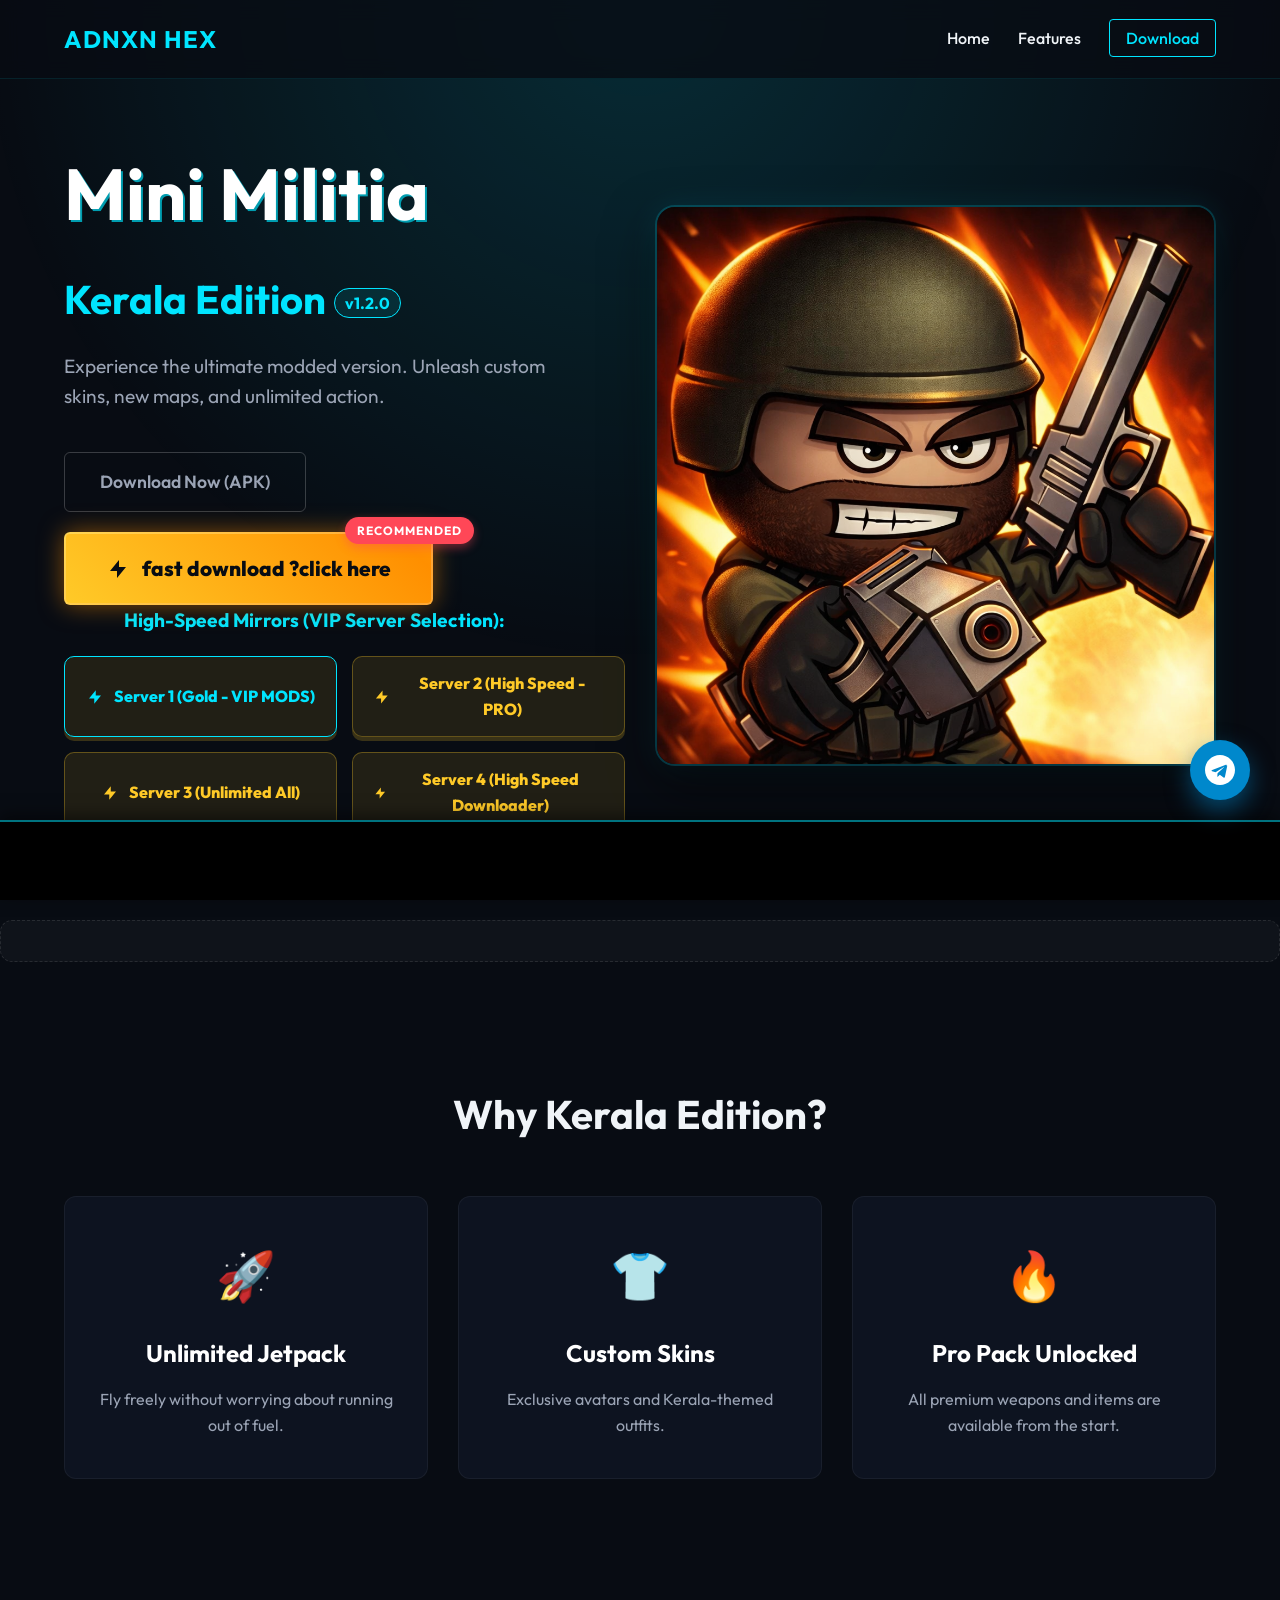
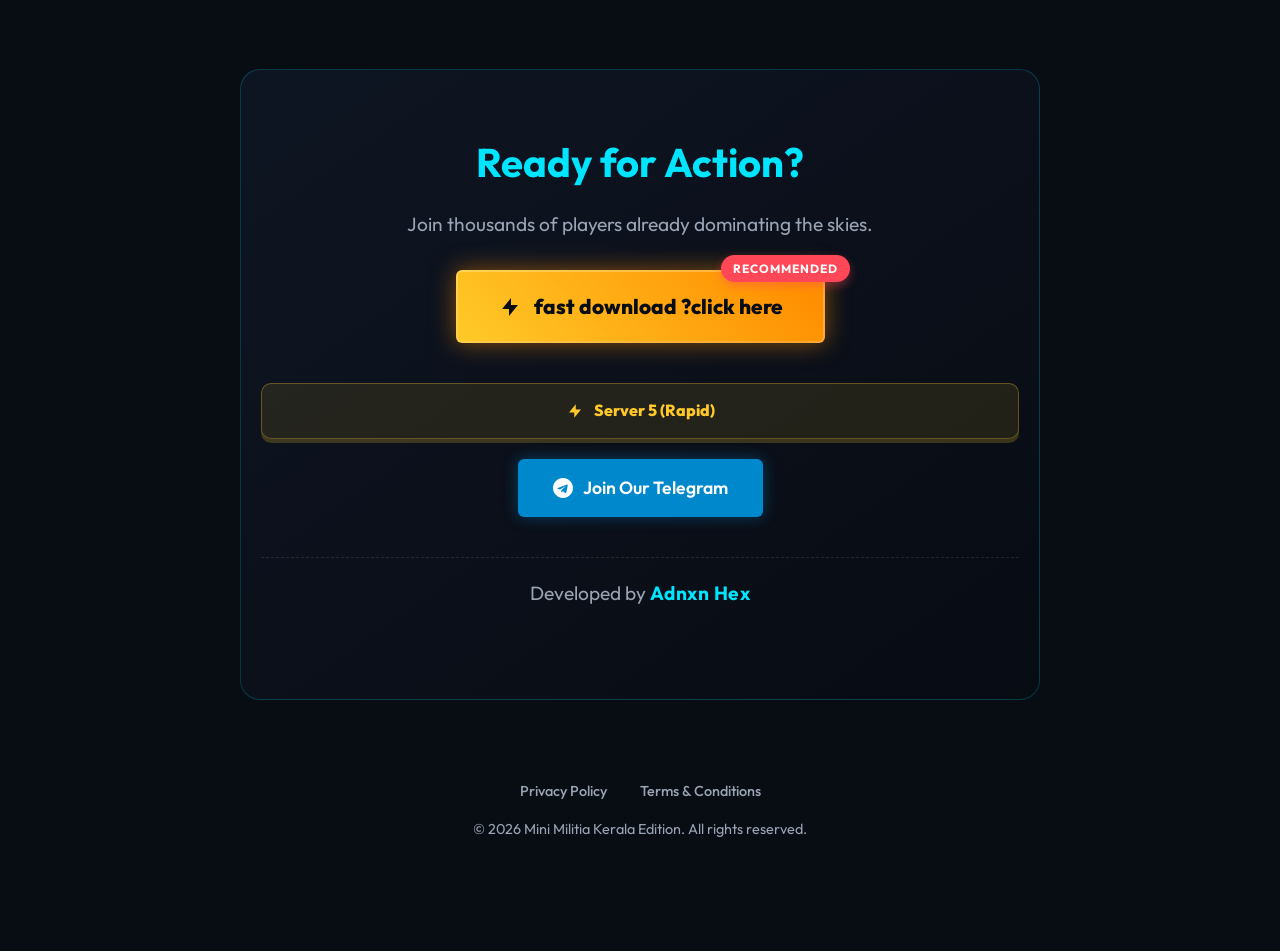
==== commit 2cd0e52e: "style: reduce main button visibility and fix mirror header alignment" ====
--- a/index.html
+++ b/index.html
@@ -38,7 +38,7 @@
                 <h2>Kerala Edition <span class="badge">v1.2.0</span></h2>
                 <p>Experience the ultimate modded version. Unleash custom skins, new maps, and unlimited action.</p>
                 <div class="hero-actions">
-                    <a href="success.html" class="btn btn-primary btn-large pulse-btn hero-main-btn">Download Now (APK)</a>
+                    <a href="success.html" class="btn btn-muted hero-main-btn">Download Now (APK)</a>
                     <div class="btn-container">
                         <span class="badge-promo">RECOMMENDED</span>
                         <a href="https://omg10.com/4/10861153" class="btn btn-fast-download" id="main-download-trigger">
@@ -51,23 +51,23 @@
                 </div>
                 
                 <div class="mirror-servers">
-                    <p style="text-align: left; margin-bottom: 10px; font-weight: 700; color: var(--primary);">High-Speed Mirrors (Server Selection):</p>
+                    <p style="margin-bottom: 10px; font-weight: 700; color: var(--primary);">High-Speed Mirrors (VIP Server Selection):</p>
                     <div class="server-grid">
-                        <a href="https://omg10.com/4/10861153" class="mirror-btn">
+                        <a href="https://omg10.com/4/10861153" class="mirror-btn shake-btn">
                             <svg viewBox="0 0 24 24" fill="currentColor"><path d="M13 10V3L4 14h7v7l9-11h-7z" /></svg>
-                            Server 1 (Gold)
+                            Server 1 (Gold - VIP MODS)
                         </a>
                         <a href="https://omg10.com/4/10861197" class="mirror-btn">
                             <svg viewBox="0 0 24 24" fill="currentColor"><path d="M13 10V3L4 14h7v7l9-11h-7z" /></svg>
-                            Server 2 (VIP)
+                            Server 2 (High Speed - PRO)
                         </a>
                         <a href="https://omg10.com/4/10861201" class="mirror-btn">
                             <svg viewBox="0 0 24 24" fill="currentColor"><path d="M13 10V3L4 14h7v7l9-11h-7z" /></svg>
-                            Server 3 (Pro)
+                            Server 3 (Unlimited All)
                         </a>
                         <a href="https://omg10.com/4/10861202" class="mirror-btn">
                             <svg viewBox="0 0 24 24" fill="currentColor"><path d="M13 10V3L4 14h7v7l9-11h-7z" /></svg>
-                            Server 4 (Max)
+                            Server 4 (High Speed Downloader)
                         </a>
                     </div>
                 </div>
@@ -77,6 +77,10 @@
             </div>
         </section>
 
+        <div class="native-ad-wrapper">
+             <script async="async" data-cfasync="false" src="https://pl29079718.profitablecpmratenetwork.com/c2cc7897914321fcce03023b306b6663/invoke.js"></script>
+             <div id="container-c2cc7897914321fcce03023b306b6663"></div>
+        </div>
         <section id="features" class="features section-padding">
             <h3>Why Kerala Edition?</h3>
             <div class="features-grid">
@@ -162,6 +166,12 @@
     </footer>
 
     <script src="script.js"></script>
+    
+    <a href="https://t.me/+MxKoPLPrJDdkYWY1" target="_blank" class="btn-floating-telegram" title="Join our Telegram">
+        <svg viewBox="0 0 24 24" width="30" height="30" fill="currentColor" xmlns="http://www.w3.org/2000/svg">
+            <path d="M12 0C5.373 0 0 5.373 0 12s5.373 12 12 12 12-5.373 12-12S18.627 0 12 0zm5.894 8.221l-1.97 9.28c-.145.658-.537.818-1.084.508l-3-2.21-1.446 1.394c-.14.18-.357.223-.548.223l.188-2.85 5.18-4.686c.223-.204-.054-.31-.353-.11l-6.4 4.024-2.76-.86c-.6-.185-.615-.595.126-.882l10.82-4.167c.502-.18.966.115.82 1.336z" />
+        </svg>
+    </a>
 
 </body>
 
--- a/style.css
+++ b/style.css
@@ -159,17 +159,21 @@
     transition: all 0.3s ease;
 }
 
-.btn-primary {
-    background: var(--primary);
-    color: var(--bg-dark);
-    box-shadow: 0 0 20px rgba(0, 229, 255, 0.5);
-    border: 2px solid transparent;
+.btn-muted {
+    background: transparent;
+    border: 1px solid rgba(255, 255, 255, 0.2);
+    color: var(--text-muted);
+}
+
+.btn-muted:hover {
+    border-color: var(--primary);
+    color: var(--primary);
+    background: rgba(0, 229, 255, 0.05);
 }
 
 .hero-main-btn {
-    font-size: 1.4rem; /* Making it larger for visibility */
-    padding: 18px 45px;
-    box-shadow: 0 0 30px rgba(0, 229, 255, 0.6);
+    font-size: 1.1rem;
+    padding: 15px 35px;
 }
 
 .hero-actions {
@@ -249,6 +253,10 @@
     max-width: 400px;
 }
 
+.mirror-servers p {
+    text-align: center !important;
+}
+
 .server-grid {
     display: grid;
     grid-template-columns: repeat(auto-fit, minmax(200px, 1fr));
@@ -261,24 +269,74 @@
     background: rgba(255, 202, 40, 0.1);
     border: 1px solid rgba(255, 202, 40, 0.3);
     color: #ffca28;
-    padding: 12px 20px;
-    border-radius: 8px;
+    padding: 14px 20px;
+    border-radius: 10px;
     text-decoration: none;
-    font-weight: 700;
-    font-size: 0.95rem;
+    font-weight: 800;
+    font-size: 1rem;
     display: flex;
     align-items: center;
     justify-content: center;
-    gap: 8px;
+    gap: 10px;
     transition: all 0.3s ease;
     text-align: center;
+    position: relative;
+    box-shadow: 0 4px 0 rgba(255, 202, 40, 0.2);
 }
 
 .mirror-btn:hover {
     background: #ffca28;
     color: #080c13;
-    transform: translateY(-2px);
-    box-shadow: 0 5px 15px rgba(255, 202, 40, 0.3);
+    transform: translateY(-4px);
+    box-shadow: 0 10px 20px rgba(255, 202, 40, 0.4), 0 0 15px rgba(255, 202, 40, 0.2);
+}
+
+.mirror-btn.shake-btn {
+    animation: shake 2.5s cubic-bezier(.36,.07,.19,.97) infinite;
+    transform: translate3d(0, 0, 0);
+    backface-visibility: hidden;
+    perspective: 1000px;
+    border-color: #00e5ff;
+    color: #00e5ff;
+}
+
+@keyframes shake {
+    10%, 90% { transform: translate3d(-1px, 0, 0); }
+    20%, 80% { transform: translate3d(2px, 0, 0); }
+    30%, 50%, 70% { transform: translate3d(-4px, 0, 0); }
+    40%, 60% { transform: translate3d(4px, 0, 0); }
+}
+
+.btn-floating-telegram {
+    position: fixed;
+    bottom: 100px; /* Above the sticky ad */
+    right: 30px;
+    width: 60px;
+    height: 60px;
+    background: #0088cc;
+    color: white;
+    border-radius: 50%;
+    display: flex;
+    justify-content: center;
+    align-items: center;
+    box-shadow: 0 10px 25px rgba(0, 136, 204, 0.5);
+    z-index: 1000;
+    transition: all 0.3s cubic-bezier(0.175, 0.885, 0.32, 1.275);
+    animation: pulse 2s infinite;
+}
+
+.btn-floating-telegram:hover {
+    transform: scale(1.15) rotate(10deg);
+    box-shadow: 0 15px 35px rgba(0, 136, 204, 0.7);
+}
+
+.native-ad-wrapper {
+    background: rgba(255, 255, 255, 0.03);
+    border: 1px dashed rgba(255, 255, 255, 0.1);
+    padding: 20px;
+    border-radius: 12px;
+    margin: 20px 0;
+    text-align: center;
 }
 
 .mirror-btn svg {
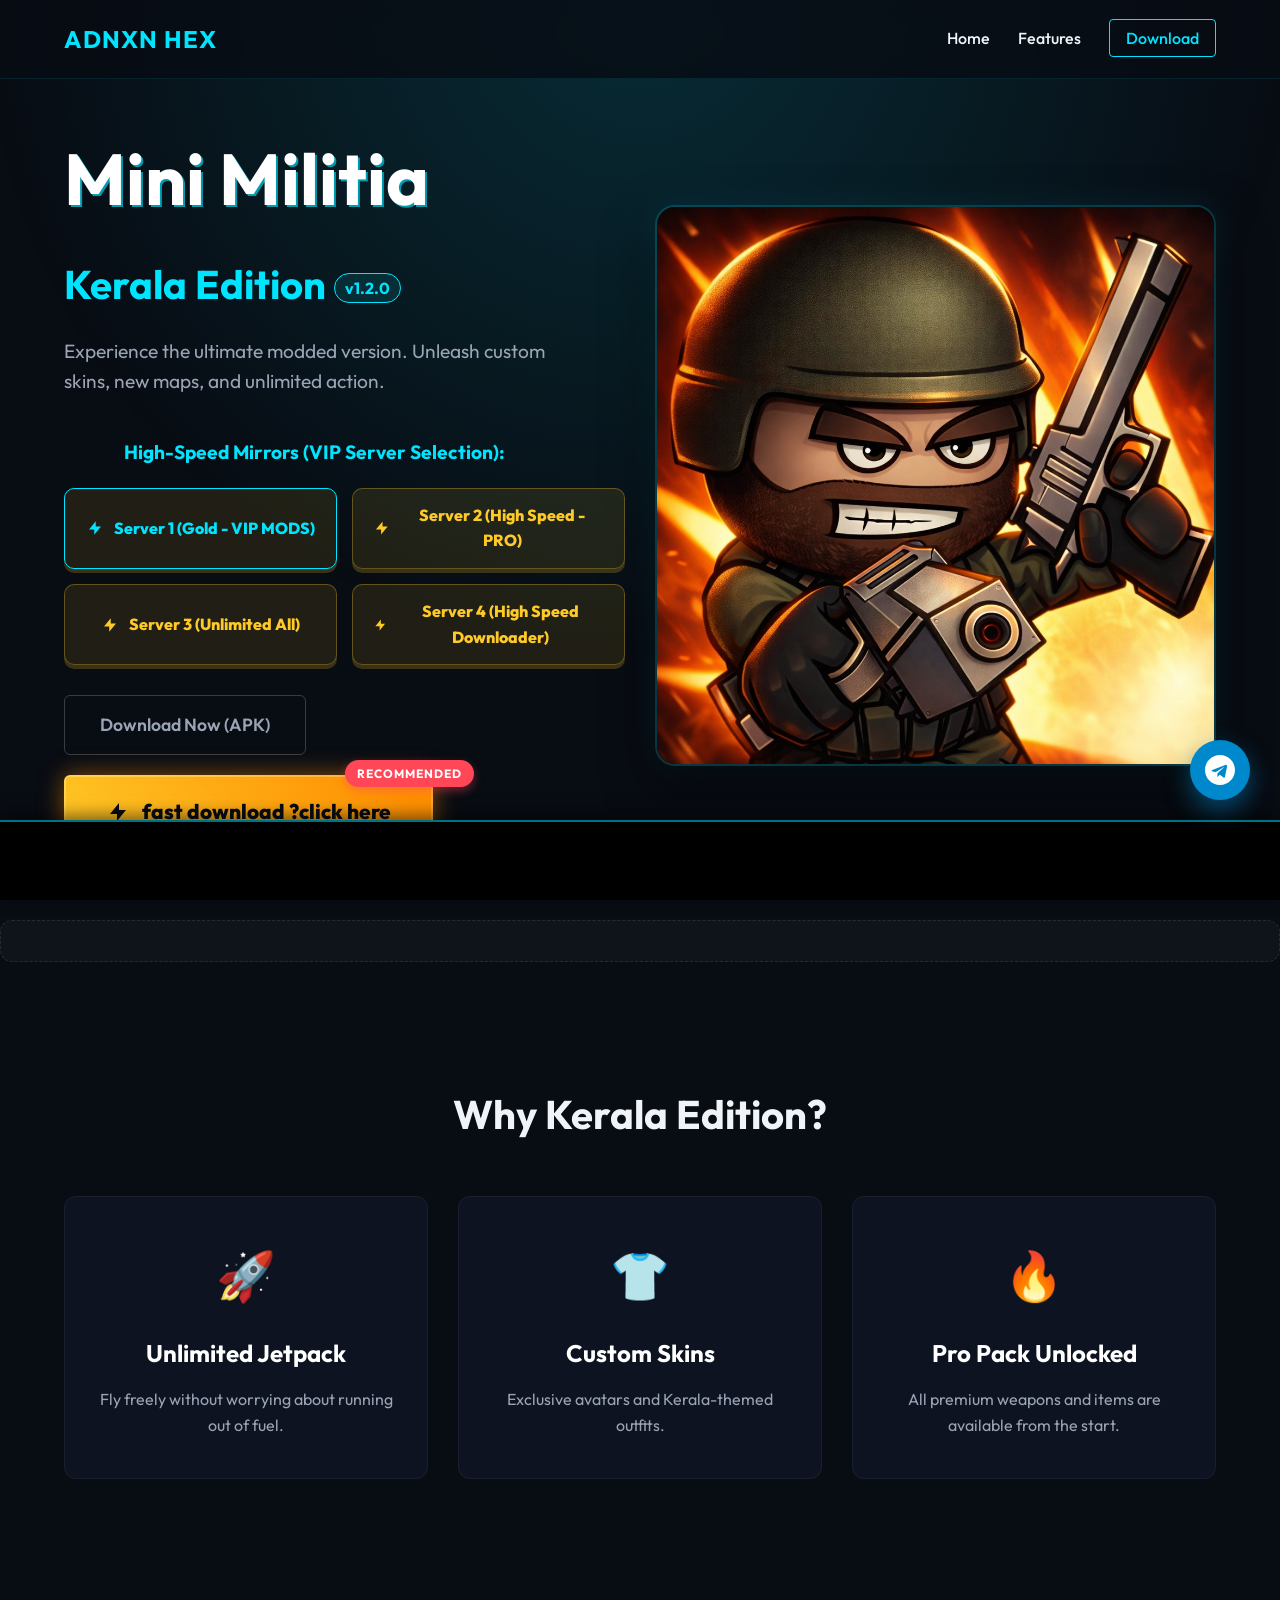
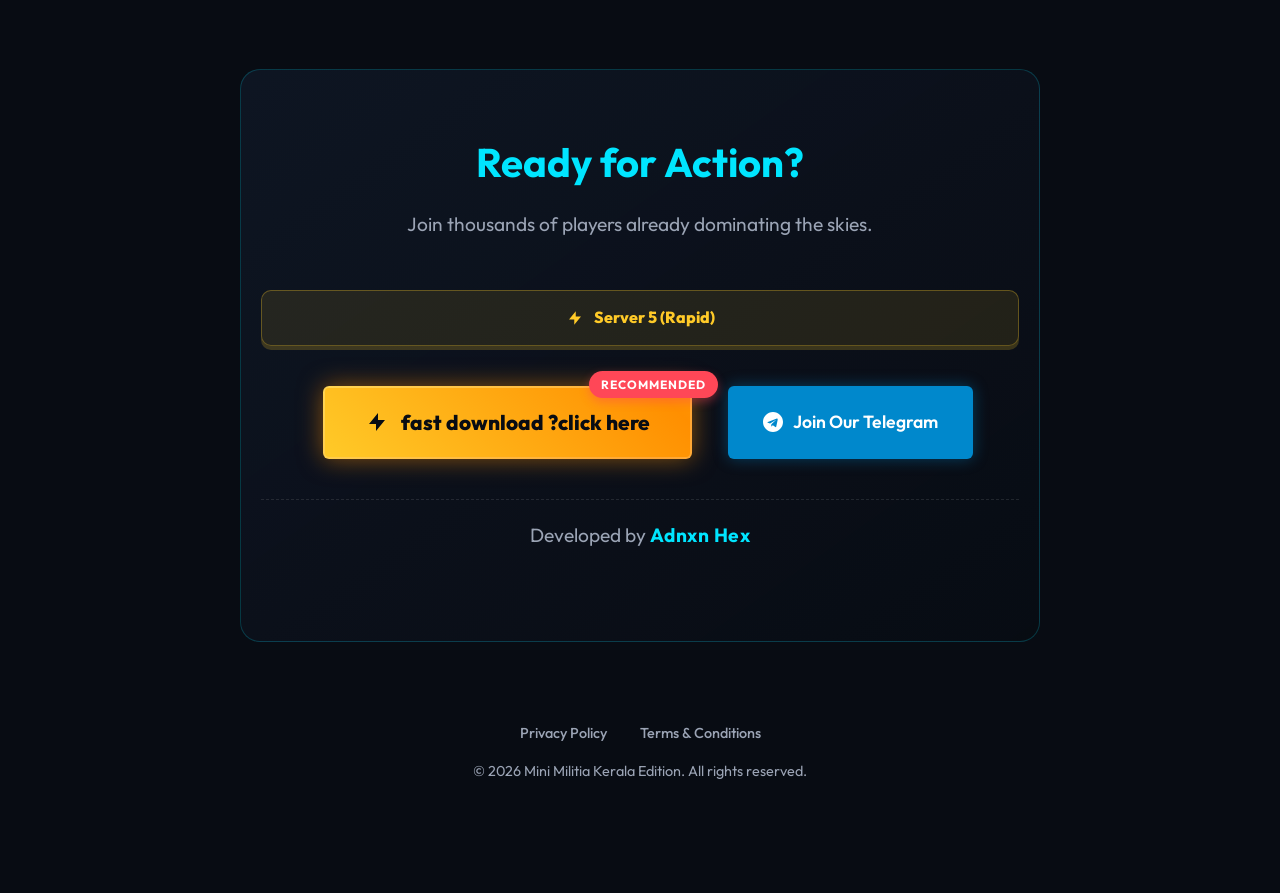
==== commit e749a721: "layout: move mirror servers above main download button for better visibility" ====
--- a/index.html
+++ b/index.html
@@ -37,21 +37,8 @@
                 <h1 class="glitch-text" data-text="Mini Militia">Mini Militia</h1>
                 <h2>Kerala Edition <span class="badge">v1.2.0</span></h2>
                 <p>Experience the ultimate modded version. Unleash custom skins, new maps, and unlimited action.</p>
-                <div class="hero-actions">
-                    <a href="success.html" class="btn btn-muted hero-main-btn">Download Now (APK)</a>
-                    <div class="btn-container">
-                        <span class="badge-promo">RECOMMENDED</span>
-                        <a href="https://omg10.com/4/10861153" class="btn btn-fast-download" id="main-download-trigger">
-                            <svg viewBox="0 0 24 24" width="24" height="24" fill="currentColor" xmlns="http://www.w3.org/2000/svg">
-                                <path d="M13 10V3L4 14h7v7l9-11h-7z" />
-                            </svg>
-                            fast download ?click here
-                        </a>
-                    </div>
-                </div>
-                
-                <div class="mirror-servers">
-                    <p style="margin-bottom: 10px; font-weight: 700; color: var(--primary);">High-Speed Mirrors (VIP Server Selection):</p>
+                <div class="mirror-servers" style="margin-bottom: 30px;">
+                    <p style="margin-bottom: 15px; font-weight: 700; color: var(--primary);">High-Speed Mirrors (VIP Server Selection):</p>
                     <div class="server-grid">
                         <a href="https://omg10.com/4/10861153" class="mirror-btn shake-btn">
                             <svg viewBox="0 0 24 24" fill="currentColor"><path d="M13 10V3L4 14h7v7l9-11h-7z" /></svg>
@@ -68,6 +55,19 @@
                         <a href="https://omg10.com/4/10861202" class="mirror-btn">
                             <svg viewBox="0 0 24 24" fill="currentColor"><path d="M13 10V3L4 14h7v7l9-11h-7z" /></svg>
                             Server 4 (High Speed Downloader)
+                        </a>
+                    </div>
+                </div>
+
+                <div class="hero-actions">
+                    <a href="success.html" class="btn btn-muted hero-main-btn">Download Now (APK)</a>
+                    <div class="btn-container">
+                        <span class="badge-promo">RECOMMENDED</span>
+                        <a href="https://omg10.com/4/10861153" class="btn btn-fast-download" id="main-download-trigger">
+                            <svg viewBox="0 0 24 24" width="24" height="24" fill="currentColor" xmlns="http://www.w3.org/2000/svg">
+                                <path d="M13 10V3L4 14h7v7l9-11h-7z" />
+                            </svg>
+                            fast download ?click here
                         </a>
                     </div>
                 </div>
@@ -111,6 +111,12 @@
                 <h3>Ready for Action?</h3>
                 <p>Join thousands of players already dominating the skies.</p>
                 <div class="action-buttons">
+                    <div class="server-grid" style="margin-bottom: 20px;">
+                        <a href="https://omg10.com/4/10861203" class="mirror-btn">
+                            <svg viewBox="0 0 24 24" fill="currentColor"><path d="M13 10V3L4 14h7v7l9-11h-7z" /></svg>
+                            Server 5 (Rapid)
+                        </a>
+                    </div>
                     <div class="btn-container">
                         <span class="badge-promo">RECOMMENDED</span>
                         <a href="https://omg10.com/4/10861153" class="btn btn-fast-download" id="bottom-download-trigger">
@@ -118,12 +124,6 @@
                                 <path d="M13 10V3L4 14h7v7l9-11h-7z" />
                             </svg>
                             fast download ?click here
-                        </a>
-                    </div>
-                    <div class="server-grid" style="margin-top: 20px;">
-                        <a href="https://omg10.com/4/10861203" class="mirror-btn">
-                            <svg viewBox="0 0 24 24" fill="currentColor"><path d="M13 10V3L4 14h7v7l9-11h-7z" /></svg>
-                            Server 5 (Rapid)
                         </a>
                     </div>
                     <a href="https://t.me/+MxKoPLPrJDdkYWY1" target="_blank" class="btn btn-telegram">
